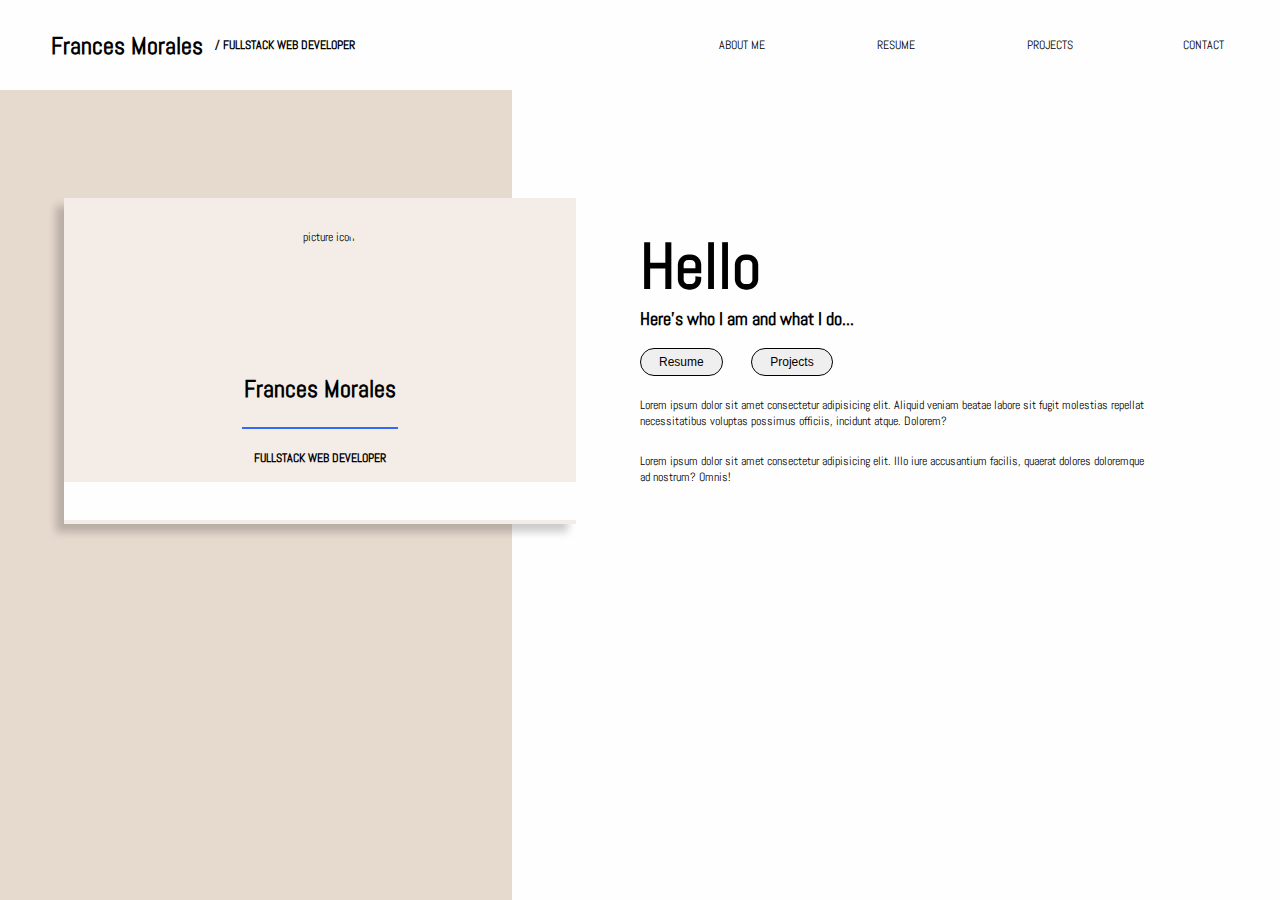
==== index.html @ 6b2bb8e0 "first commit - index mostly completed, missing work on footer.  Create html of other pages and add s" ====
<!DOCTYPE html>
<html lang="en">
	<head>
		<meta charset="UTF-8" />
		<meta name="viewport" content="width=device-width, initial-scale=1.0" />
		<title>Frances Morales</title>
		<link rel="preconnect" href="https://fonts.googleapis.com" />
		<link rel="preconnect" href="https://fonts.gstatic.com" crossorigin />
		<link
			href="https://fonts.googleapis.com/css2?family=Abel&display=swap"
			rel="stylesheet"
		/>
		<link rel="stylesheet" href="style.css" />
	</head>
	<body>
		<header>
			<div>
				<span class="fa-solid fa-square-full"></span>
				<h1>Frances Morales</h1>
				<h4>/ FULLSTACK WEB DEVELOPER</h4>
			</div>
			<nav>
				<input type="checkbox" id="menuToggle" />
				<label for="menuToggle" class="menu-icon">
					<span class="fa-solid fa-bars"></span>
				</label>
				<ul>
					<a href="#"><li>ABOUT ME</li></a>
					<a href="./pages/bio.html"><li>RESUME</li></a>
					<a href="./pages/portfolio.html"><li>PROJECTS</li></a>
					<a href="./pages/contact.html"><li>CONTACT</li></a>
				</ul>
			</nav>
		</header>
		<main>
			<section id="contact-card">
				<img
					src="https://cdn.vectorstock.com/i/preview-2x/45/94/default-avatar-profile-icon-grey-photo-vector-31934594.webp"
					alt="picture icon"
				/>
				<h1>Frances Morales</h1>
				<hr />
				<h4>FULLSTACK WEB DEVELOPER</h4>
				<div id="contact-icons">
					<span class="fa-brands fa-linkedin-in"><a href="#"></a></span>
					<span class="fa-brands fa-github"><a href="#"></a></span>
					<span class="fa-brands fa-facebook-f"><a href="#"></a></span>
					<span class="fa-brands fa-instagram"><a href="#"></a></span>
				</div>
			</section>
			<section id="intro">
				<h1 id="bigFont">Hello</h1>
				<h2>Here's who I am and what I do...</h2>
				<div>
					<a href="./pages/bio.html"><button>Resume</button></a>
					<a href="./pages/portfolio.html"><button>Projects</button></a>
				</div>

				<p>
					Lorem ipsum dolor sit amet consectetur adipisicing elit. Aliquid
					veniam beatae labore sit fugit molestias repellat necessitatibus
					voluptas possimus officiis, incidunt atque. Dolorem?
				</p>
				<p>
					Lorem ipsum dolor sit amet consectetur adipisicing elit. Illo iure
					accusantium facilis, quaerat dolores doloremque ad nostrum? Omnis!
				</p>
			</section>
		</main>
		<footer></footer>
		<script
			src="https://kit.fontawesome.com/fa2a51577b.js"
			crossorigin="anonymous"
		></script>
	</body>
</html>
---- style.css ----
:root {
	--primaryBackground: #fefefe;
	--blue: #316bf8;
	--darkBeige: #e6d9ce;
	--lightBeige: #f4ece6;
	--silver: #a5a4a4;
	--lightGray: #eaecee;
}

body {
	margin: 0;
	padding: 0;
    height: 100%;
	font-family: "Abel", sans-serif;
	background: linear-gradient(
		to right,
		var(--darkBeige) 40%,
		var(--primaryBackground) 40%
	);
	font-size: 12px;
}

header {
	display: flex;
	flex-direction: row;
	background-color: var(--primaryBackground);
	width: 100%;
	position: sticky;
	justify-content: space-between;
}

header h4 {
    padding-left: 1em;
}

header div {
    display: flex;
	flex-direction: row;
	align-items: center;
    padding: 1.5vh 3vw;
}

nav {
    display: flex;
	flex-direction: row;
	justify-content: space-between;
}

nav ul {
    margin: 0;
	padding: 0;
	list-style: none;
	display: flex;
	align-items: center;
}

nav ul a {
    width: 12vw;
	color: black;
	text-align: center;
	text-decoration: none;
	flex-direction: row;
}

nav ul a:hover {
    color: var(--blue);
}

main {
    display: flex;
	padding-top: 2vh;
	margin: 10vh 4vw;
	flex-direction: row;
	justify-content: center;
}

section {
    display: flex;
	flex-direction: column;
	align-content: center;
	background-color: var(--primaryBackground);
}

hr {
    border: 1.5px solid var(--blue);
	width: 30%;
}

.fa-square-full {
    color: var(--blue);
    padding-right: 1vw;
}

.menu-icon {
    display: none;
}

.project {
    margin-top: 3vh;
	display: flex;
	align-items: center;
}

.project img {
	max-width: 100%;
	margin-right: 2.5vw;
}

#menuToggle {
	display: none;
}

#contact-card {
	background-color: var(--lightBeige);
	text-align: center;
	justify-content: center;
	align-items: center;
	box-shadow: -8px 8px 8px rgba(0, 0, 0, 0.2);
	width: 40vw;
	padding-top: 3vh;
}

#contact-card img {
	height: 8rem;
	width: 8rem;
	border-radius: 50%;
}

#contact-icons {
	display: flex;
	flex-direction: row;
	align-items: end;
	justify-content: center;
	width: 100%;
	height: 2em;
	background-color: var(--primaryBackground);
	padding: 0.75vh 0;
}

#contact-icons span {
	font-size: 1.5em;
	padding: 0 0.5em;
}

#intro {
	flex-direction: column;
    width: 40vw;
    padding: 3vh 5vw;
}

#intro h1 {
	font-size: 4rem;
	font-weight: bolder;
	margin: 0;
}

#intro h2 {
	font-weight: bolder;
	margin: 0 0 2vh;
}

#intro div {
	flex-direction: row;
}

#intro div button {
	border: 1px solid black;
	border-radius: 16px;
	padding: 0.5em 1.5em;
	margin: 0 2vw 1vh 0;
	font-size: 1em;
	color: black;
	text-decoration: none;
}

#intro div button:hover {
	background-color: var(--blue);
	color: var(--primaryBackground);
}




@media screen and (max-width: 768px) {
	body {
		background: linear-gradient(
			to bottom,
			var(--darkBeige) 40%,
			var(--primaryBackground) 40%
		);
	}

    header {
        flex-direction: column;
    }

	header h1 {
		font-size: 1.5em;
	}

	nav {
        align-items: center;
	}

	nav ul {
		display: flex;
		flex-direction: column;
		max-height: 0;
		overflow: hidden;
		transition: max-height 0.3s;
	}

	nav ul a {
		text-align: left;
		background-color: var(--primaryBackground);
		width: 100%;
		height: 3em;
		padding: 0.625vh 0 0.625vh 2.5vw;
	}

	main {
		flex-direction: column;
		align-items: center;
		margin-top: inherit;
	}

	section {
		width: 75vw;
	}

	section h1 {
		font-size: 2.5em;
	}

	section h2 {
		font-size: 2em;
	}

	section p {
		font-size: 1em;
	}

	.menu-icon {
		width: 10vw;
		display: block;
		position: absolute;
		top: 3em;
		right: 0;
	}

	.menu-icon span {
		font-size: 2.5em;
		line-height: 0;
	}

	#menuToggle:checked ~ ul {
		max-height: 14vh;
	}

	#contact-card {
		width: 70vw;
	}

	#intro {
		margin-top: 3vh;
	}
}
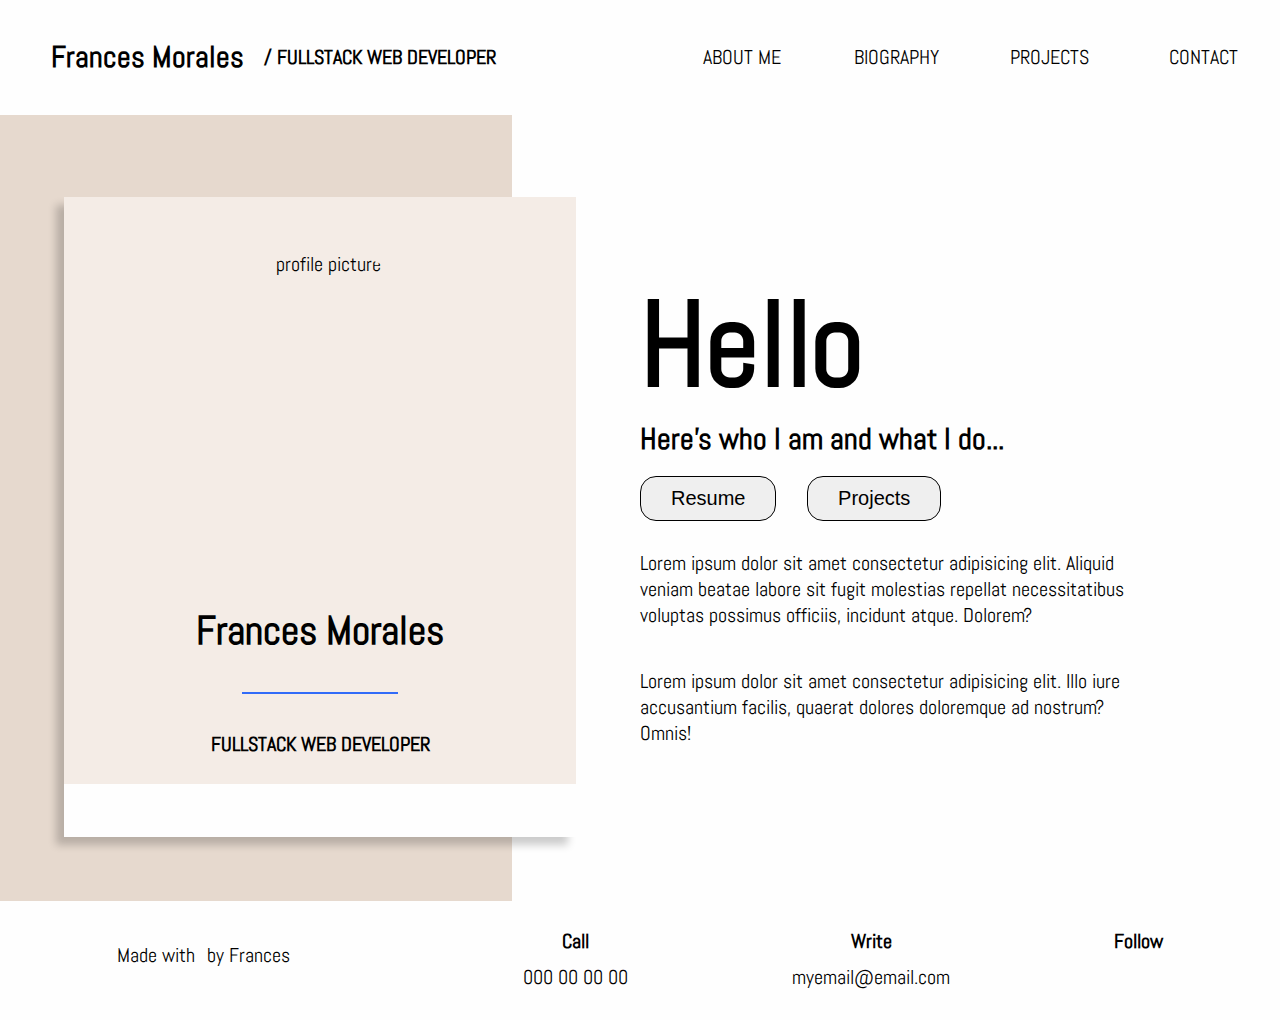
==== commit b88b7802: "complete bio page, footer, and add responsive styling" ====
--- a/index.html
+++ b/index.html
@@ -16,7 +16,7 @@
 		<header>
 			<div>
 				<span class="fa-solid fa-square-full"></span>
-				<h1>Frances Morales</h1>
+				<h2>Frances Morales</h2>
 				<h4>/ FULLSTACK WEB DEVELOPER</h4>
 			</div>
 			<nav>
@@ -26,7 +26,7 @@
 				</label>
 				<ul>
 					<a href="#"><li>ABOUT ME</li></a>
-					<a href="./pages/bio.html"><li>RESUME</li></a>
+					<a href="./pages/bio.html"><li>BIOGRAPHY</li></a>
 					<a href="./pages/portfolio.html"><li>PROJECTS</li></a>
 					<a href="./pages/contact.html"><li>CONTACT</li></a>
 				</ul>
@@ -35,21 +35,21 @@
 		<main>
 			<section id="contact-card">
 				<img
-					src="https://cdn.vectorstock.com/i/preview-2x/45/94/default-avatar-profile-icon-grey-photo-vector-31934594.webp"
-					alt="picture icon"
+					src="https://lh3.googleusercontent.com/a/ACg8ocIuZ2tbwGl_GX1EmSNjPSAjqvtSV7bpVrewixewg5EmCNCc=s576-c-no"
+					alt="profile picture"
 				/>
 				<h1>Frances Morales</h1>
 				<hr />
 				<h4>FULLSTACK WEB DEVELOPER</h4>
 				<div id="contact-icons">
-					<span class="fa-brands fa-linkedin-in"><a href="#"></a></span>
-					<span class="fa-brands fa-github"><a href="#"></a></span>
-					<span class="fa-brands fa-facebook-f"><a href="#"></a></span>
-					<span class="fa-brands fa-instagram"><a href="#"></a></span>
+					<a href="#"><span class="fa-brands fa-linkedin-in"></span></a>
+					<a href="#"><span class="fa-brands fa-github"></span></a>
+					<a href="#"><span class="fa-brands fa-facebook-f"></span></a>
+					<a href="#"><span class="fa-brands fa-instagram"></span></a>
 				</div>
 			</section>
 			<section id="intro">
-				<h1 id="bigFont">Hello</h1>
+				<h1>Hello</h1>
 				<h2>Here's who I am and what I do...</h2>
 				<div>
 					<a href="./pages/bio.html"><button>Resume</button></a>
@@ -67,7 +67,28 @@
 				</p>
 			</section>
 		</main>
-		<footer></footer>
+		<footer>
+            <p>Made with<span class="fa-solid fa-heart"></span>by Frances</p>
+            <section>
+                <div>
+                    <h4>Call</h4>
+                    <p>000 00 00 00</p>
+                </div>
+                <div>
+                    <h4>Write</h4>
+                    <p>myemail@email.com</p>
+                </div>
+                <div>
+                    <h4>Follow</h4>
+                    <div>
+                        <a href="#"><span class="fa-brands fa-linkedin-in"></span></a>
+                        <a href="#"><span class="fa-brands fa-github"></span></a>
+                        <a href="#"><span class="fa-brands fa-facebook-f"></span></a>
+                        <a href="#"><span class="fa-brands fa-instagram"></span></a>
+                    </div>
+                </div>
+            </section>
+        </footer>
 		<script
 			src="https://kit.fontawesome.com/fa2a51577b.js"
 			crossorigin="anonymous"
--- a/style.css
+++ b/style.css
@@ -1,3 +1,4 @@
+/* Universal styles */
 :root {
 	--primaryBackground: #fefefe;
 	--blue: #316bf8;
@@ -10,14 +11,14 @@
 body {
 	margin: 0;
 	padding: 0;
-    height: 100%;
+    min-height: 100vh;
 	font-family: "Abel", sans-serif;
 	background: linear-gradient(
 		to right,
 		var(--darkBeige) 40%,
 		var(--primaryBackground) 40%
 	);
-	font-size: 12px;
+	font-size: 20px;
 }
 
 header {
@@ -25,7 +26,7 @@
 	flex-direction: row;
 	background-color: var(--primaryBackground);
 	width: 100%;
-	position: sticky;
+	position: static;
 	justify-content: space-between;
 }
 
@@ -56,22 +57,26 @@
 
 nav ul a {
     width: 12vw;
+}
+
+a {
 	color: black;
 	text-align: center;
 	text-decoration: none;
 	flex-direction: row;
 }
 
-nav ul a:hover {
+a:hover {
     color: var(--blue);
 }
 
 main {
     display: flex;
 	padding-top: 2vh;
-	margin: 10vh 4vw;
-	flex-direction: row;
+	margin: 5% 3%;
 	justify-content: center;
+    align-items: center;
+    min-height: 55vh;
 }
 
 section {
@@ -81,29 +86,123 @@
 	background-color: var(--primaryBackground);
 }
 
+img {
+    height: 15em;
+    width: 15em;
+    border-radius: 50%;
+    margin: 3vh;
+}
+
+button {
+    border: 1px solid black;
+    border-radius: 16px;
+    padding: 0.5em 1.5em;
+    margin: 0 2vw 1vh 0;
+    font-size: 1em;
+    color: black;
+    text-decoration: none;
+}
+
+button:hover {
+    background-color: var(--blue);
+    color: var(--primaryBackground);
+}
+
+button[type="submit"] {
+    justify-content: center;
+}
+
 hr {
     border: 1.5px solid var(--blue);
 	width: 30%;
 }
 
-.fa-square-full {
+input[type="text"],
+input[type="email"],
+textarea {
+    width: 100%;
+    padding: .7em;
+    margin-bottom: 2vh;
+    border: 1px solid var(--silver);
+    border-radius: 4px;
+}
+
+form div{
+    display: flex;
+    flex-direction: column;
+}
+
+footer {
+    display: flex;
+    margin-top: auto;
+    text-align: center;
+    align-items: center;
+    justify-content: space-around;
+    background-color: var(--primaryBackground);
+    height: auto;
+    width: 100%;
+    padding-bottom: .5em;
+    bottom: 0;
+}
+
+footer section{
+    flex-direction: row;
+    justify-content: space-between;
+    width: 50vw;
+}
+
+footer div {
+    flex-direction: column;
+}
+
+footer h4 {
+    margin-bottom: .5em;
+}
+
+footer div p {
+    margin-top: 0;
+}
+
+footer a {
+    padding: 0 .25em;
+}
+
+
+/* Class styles */
+
+.fa-solid {
     color: var(--blue);
-    padding-right: 1vw;
+    font-size:medium;
+    padding: .5vw;
+}
+
+.fa-bars{
+    color: black;
 }
 
 .menu-icon {
     display: none;
 }
 
-.project {
-    margin-top: 3vh;
-	display: flex;
-	align-items: center;
-}
-
-.project img {
-	max-width: 100%;
-	margin-right: 2.5vw;
+.stylizedSec {
+    width: 50vw;
+    margin: auto;
+    padding: 3vh 3vw 0;
+    background-color: var(--primaryBackground);
+    box-shadow: -8px 8px 8px rgba(0, 0, 0, 0.2);
+}
+
+
+
+/* Id styles */
+
+#form-name {
+    flex-direction: row;
+    justify-content: space-between;
+}
+
+#form-name div {
+    width: 46%;
 }
 
 #menuToggle {
@@ -120,16 +219,10 @@
 	padding-top: 3vh;
 }
 
-#contact-card img {
-	height: 8rem;
-	width: 8rem;
-	border-radius: 50%;
-}
-
 #contact-icons {
 	display: flex;
 	flex-direction: row;
-	align-items: end;
+	align-items: center;
 	justify-content: center;
 	width: 100%;
 	height: 2em;
@@ -139,7 +232,7 @@
 
 #contact-icons span {
 	font-size: 1.5em;
-	padding: 0 0.5em;
+	padding: 1vh;
 }
 
 #intro {
@@ -148,14 +241,14 @@
     padding: 3vh 5vw;
 }
 
+
 #intro h1 {
-	font-size: 4rem;
+	font-size: 6em;
 	font-weight: bolder;
 	margin: 0;
 }
 
 #intro h2 {
-	font-weight: bolder;
 	margin: 0 0 2vh;
 }
 
@@ -163,31 +256,27 @@
 	flex-direction: row;
 }
 
-#intro div button {
-	border: 1px solid black;
-	border-radius: 16px;
-	padding: 0.5em 1.5em;
-	margin: 0 2vw 1vh 0;
-	font-size: 1em;
-	color: black;
-	text-decoration: none;
-}
-
-#intro div button:hover {
-	background-color: var(--blue);
-	color: var(--primaryBackground);
-}
-
-
-
-
-@media screen and (max-width: 768px) {
+#bioPage-main h1{
+    margin: 0;
+    font-size: 2em;
+}
+
+#bioPage-section {
+    background-color:transparent;
+    align-items: center;
+}
+
+
+
+/* mobile breakpoint */
+@media screen and (max-width: 640px) {
 	body {
 		background: linear-gradient(
 			to bottom,
-			var(--darkBeige) 40%,
-			var(--primaryBackground) 40%
+			var(--darkBeige) 30%,
+			var(--primaryBackground) 30%
 		);
+        font-size: 14px;
 	}
 
     header {
@@ -237,8 +326,26 @@
 	}
 
 	section p {
-		font-size: 1em;
-	}
+		font-size: 1.5em;
+	}
+
+    input[type="text"],
+    input[type="email"],
+    textarea {
+        width: 90%;
+    }
+
+    footer {
+        flex-direction: column-reverse;
+    }
+
+    footer section {
+        width: 85%;
+    }
+
+    footer p { 
+        font-size: 1em;
+    }
 
 	.menu-icon {
 		width: 10vw;
@@ -249,12 +356,16 @@
 	}
 
 	.menu-icon span {
-		font-size: 2.5em;
+        font-size: 2.5em;
 		line-height: 0;
 	}
 
+    .stylizedSec {
+        width: 80vw;
+    }
+
 	#menuToggle:checked ~ ul {
-		max-height: 14vh;
+		max-height: 20vh;
 	}
 
 	#contact-card {
@@ -263,5 +374,20 @@
 
 	#intro {
 		margin-top: 3vh;
-	}
-}
+        width: 80vw;
+	}
+
+    #form-name {
+        flex-direction: column;
+    }
+
+    #form-name div {
+        width: 100%;
+    }
+
+    #bioPage-main {
+        flex-direction: column;
+    }
+
+}
+
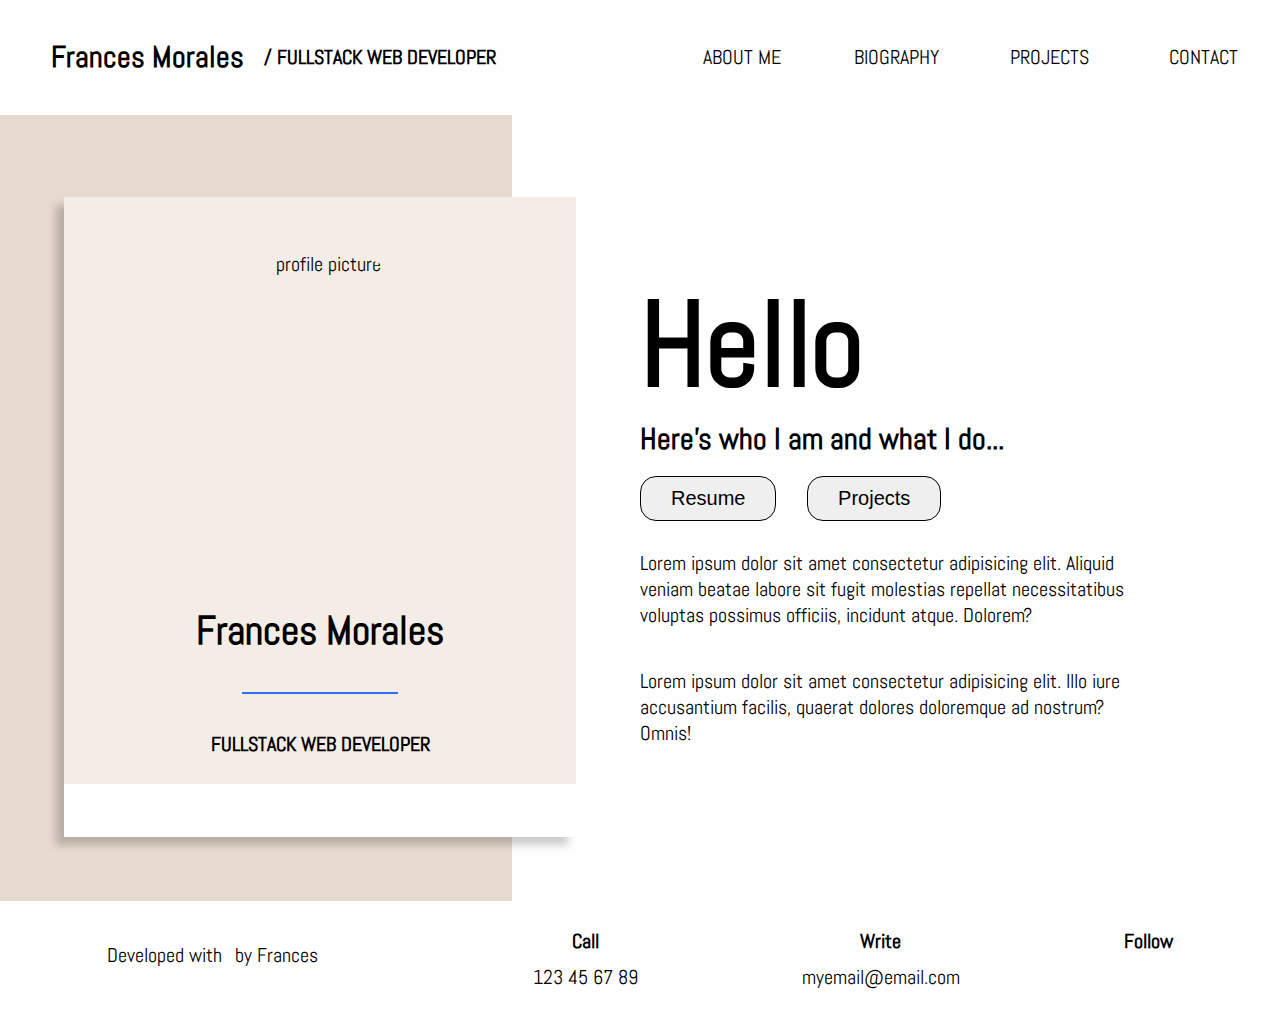
==== commit e86e14f0: "complete portfolio page, add media folder with images, and add responsive styling" ====
--- a/index.html
+++ b/index.html
@@ -68,11 +68,11 @@
 			</section>
 		</main>
 		<footer>
-            <p>Made with<span class="fa-solid fa-heart"></span>by Frances</p>
+            <p>Developed with<span class="fa-solid fa-heart"></span>by Frances</p>
             <section>
                 <div>
                     <h4>Call</h4>
-                    <p>000 00 00 00</p>
+                    <p>123 45 67 89</p>
                 </div>
                 <div>
                     <h4>Write</h4>
--- a/style.css
+++ b/style.css
@@ -266,6 +266,27 @@
     align-items: center;
 }
 
+#portfolioPage-div {
+    padding-right: 3vw;
+}
+
+#portfolioPage-main .stylizedSec h2 {
+    border-left: .25em solid var(--blue);
+    border-bottom: .125em solid var(--blue);
+    padding-left: .25em;
+}
+
+#portfolioPage-main section {
+    flex-direction: row;
+    margin-bottom: 2vh;
+    padding-right: 0;
+}
+
+#portfolioPage-main img {
+    border-radius: 0;
+    margin: 0 0 0 1vw;
+    width: 25vw;
+}
 
 
 /* mobile breakpoint */
@@ -377,17 +398,34 @@
         width: 80vw;
 	}
 
-    #form-name {
-        flex-direction: column;
-    }
-
     #form-name div {
         width: 100%;
     }
-
-    #bioPage-main {
+    
+    #form-name,
+    #bioPage-main,
+    #portfolioPage-main section {
         flex-direction: column;
     }
 
-}
-
+    #portfolioPage-div {
+        text-align: center;
+    }
+
+    #portfolioPage-div p {
+        font-size: 1.5em;
+        margin: 1vh 1vw 2.5vh;
+    }
+
+    #portfolioPage-main section {
+        padding: 2vh;
+        margin-bottom: 2vh;
+    }
+    
+    #portfolioPage-main img {
+        width: 100%;
+        margin: 0;
+    }
+
+}
+
